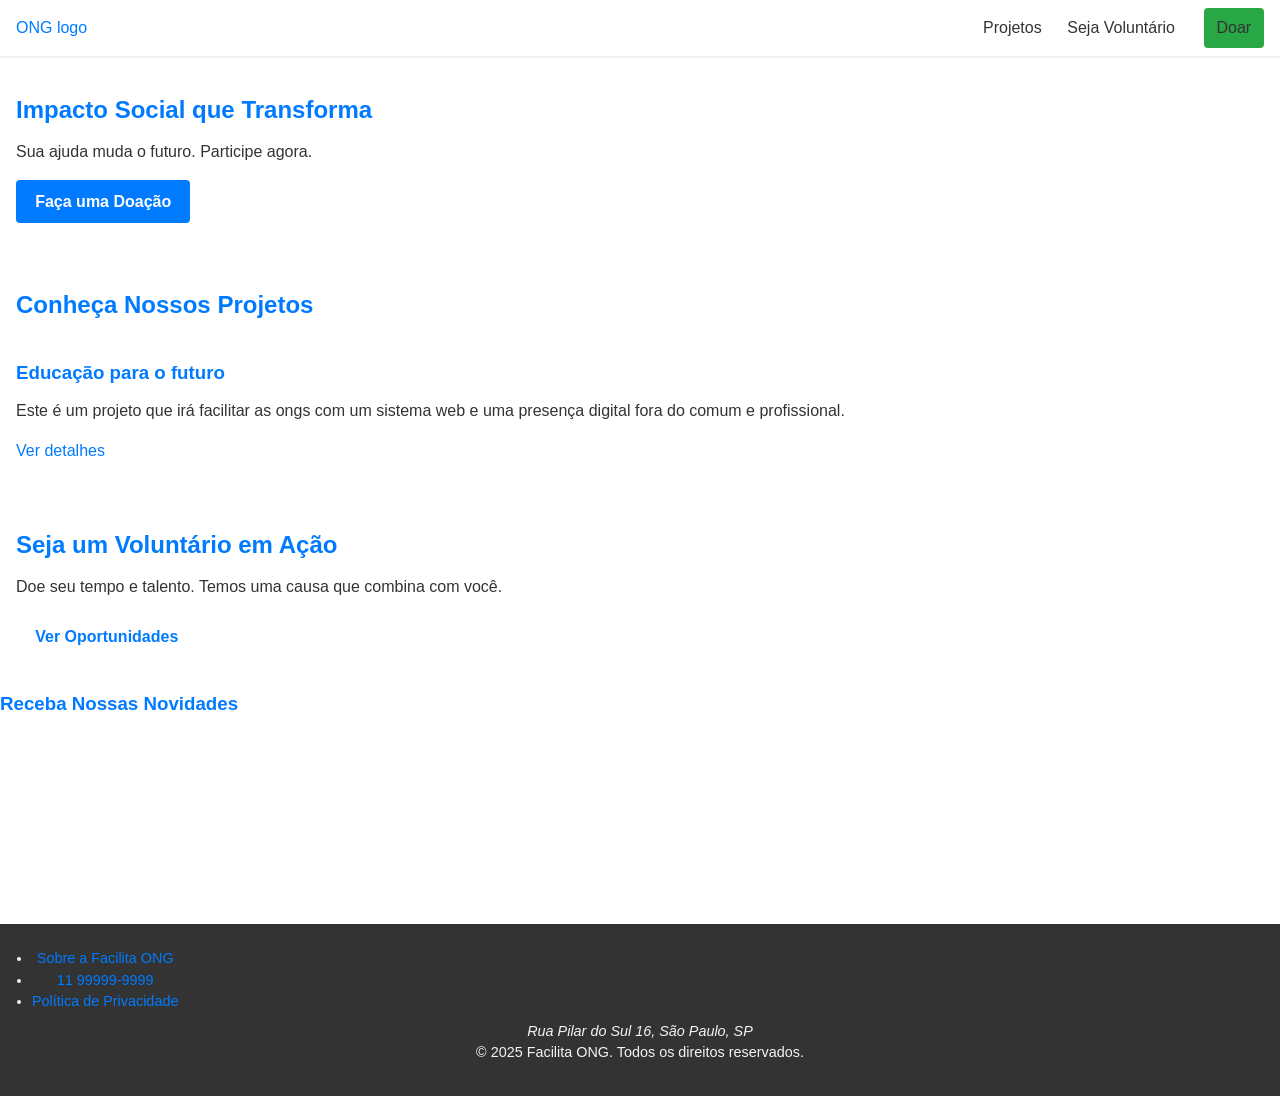
==== index.html @ b6441777 "Projeto finalizado: Implementação completa de HTML, CSS e JS com máscaras." ====
<!DOCTYPE html>
<html lang="pt-BR">
<head>
    <meta charset="UTF-8">
    <meta name="viewport" content="width=device-width, initial-scale=1.0">

    <title>Transformando Vidas | Facilita ONG</title>
    <meta name="description" content="A plataforma oficial da ONG, conheça nosso trabalho, saiba como ser voluntário ou seja um doador.">

    <link rel="stylesheet" href="css/style.css">
</head>
<body>
    
<header>
    <nav aria-label="Navegação principal do site">
        <a href="index.html" class="logo">ONG logo</a>
        
        <button class="menu-toggle" aria-expanded="false" aria-controls="main-menu">
            &#9776; 
        </button>

        <ul id="main-menu">
            <li><a href="projetos.html">Projetos</a></li>
            <li><a href="voluntariado.html">Seja Voluntário</a></li>
            <li><a href="doacoes.html" class="button-doar">Doar</a></li>
        </ul>
    </nav>
</header>

    <main id="main-content">
        <section id="hero" aria-labelledby="hero-title">
            <h1 id="hero-title">Impacto Social que Transforma</h1> 
            <p>Sua ajuda muda o futuro. Participe agora.</p>
            <a href="doacoes.html" class="cta-button primary">Faça uma Doação</a>
        </section>

        <section id="projetos-destaque" aria-labelledby="projetos-titulo">
            <h2 id="projetos-titulo">Conheça Nossos Projetos</h2>  
            <div class="cards-grid">
                <article class="projeto-card">
                    <h3>Educação para o futuro</h3>
                    <p>Este é um projeto que irá facilitar as ongs com um sistema web e uma presença digital fora do comum e profissional. </p>
                    <a href="#"> Ver detalhes</a>
                </article>
            </div>
        </section>

        <section id="voluntario-cta" class="call-to-action">
            <h2>Seja um Voluntário em Ação</h2>
            <p>Doe seu tempo e talento. Temos uma causa que combina com você.</p>
            <a href="voluntariado.html" class = "cta-button"> Ver Oportunidades</a>
        </section>

        <aside class="newsletter-signup">
            <h3>Receba Nossas Novidades</h3>
        </aside>
    </main>

    <footer class="main-footer">
        <div class="footer-links">
            <nav aria-label="Links do Rodapé">
                <ul>
                    <li><a href="sobre.html">Sobre a Facilita ONG</a></li>
                    <li><a href="tel:+5511999999999">11 99999-9999</a></li>
                    <li><a href="#">Política de Privacidade</a></li>
                </ul>
            </nav>
            <address>
                Rua Pilar do Sul 16, São Paulo, SP
            </address>
        </div>
        <p class="copyright">&copy; 2025 Facilita ONG. Todos os direitos reservados.</p>
    </footer>

    <script src="js/main.js" defer></script> 
</body>
</html>
---- css/style.css ----
/* 
   ESTILOS GLOBAIS E VARIÁVEIS CSS  */
:root {
    /* Cores */
    --cor-primaria: #007bff; /* Azul padrão para links e botões */
    --cor-secundaria: #28a745; /* Verde para destaque (Doar) */
    --cor-texto-escuro: #333333;
    --cor-fundo-claro: #ffffff;
    --cor-fundo-secao: #f4f4f4; /* Cinza claro suave */
    --cor-borda: #cccccc;

    /* Tipografia */
    --fonte-principal: 'Arial', sans-serif;
    
    /* Espaçamento */
    --espacamento-geral: 1rem;
    --raio-borda: 4px;
}

/* Reset Básico */
*, *::before, *::after {
    box-sizing: border-box;
    margin: 0;
    padding: 0;
}

/* Base da Página */
body {
    font-family: var(--fonte-principal);
    color: var(--cor-texto-escuro);
    line-height: 1.5;
    background-color: var(--cor-fundo-claro);
}

/* Garante que o conteúdo não fique sob o header fixo */
#main-content {
    padding-top: 60px;
    min-height: 100vh;
}

/* Tipografia */
h1, h2, h3 {
    margin-bottom: 0.75rem;
    color: var(--cor-primaria);
}

p {
    margin-bottom: 1rem;
}

a {
    color: var(--cor-primaria);
    text-decoration: none;
    transition: color 0.2s;
}

a:hover {
    color: var(--cor-secundaria);
}

/* 
   HEADER E NAVEGAÇÃO (MOBILE-FIRST)
    */
header {
    background-color: var(--cor-fundo-claro);
    box-shadow: 0 1px 3px rgba(0, 0, 0, 0.1);
    position: fixed;
    width: 100%;
    top: 0;
    z-index: 1000;
    
}

nav {
    display: flex;
    justify-content: space-between;
    align-items: center;
    padding: 0.5rem var(--espacamento-geral);
}

/* Estilos para o link do Logo */
.logo {
    display: flex;
    align-items: center;
    padding: 0.5rem 0;
}

/* Estilos para a IMAGEM do logo */
.header-logo {
    max-height: 40px; /* Altura padrão para mobile */
    width: auto;
    display: block;
}

/* Botão de Menu*/
.menu-toggle {
    background: none;
    border: none;
    font-size: 1.5rem;
    cursor: pointer;
    color: var(--cor-texto-escuro);
    padding: 0.5rem;
}

/* Lista do Menu */
#main-menu {
    list-style: none;
    position: absolute;
    top: 100%;
    left: 0;
    width: 100%;
    background-color: var(--cor-fundo-claro);
    display: none; /* ESCONDIDO por padrão no mobile */
    flex-direction: column;
    z-index: 999;
}

/* Mostra menu quando 'active' é acionado pelo JS */
#main-menu.active {
    display: flex;
}

#main-menu li a {
    display: block;
    padding: 0.75rem var(--espacamento-geral);
    text-align: center;
    border-bottom: 1px solid var(--cor-borda);
    color: var(--cor-texto-escuro);
}

/* BOTÕES E ESTILOS GERAIs*/
.cta-button {
    display: inline-block;
    padding: 0.6rem 1.2rem;
    border-radius: var(--raio-borda);
    text-align: center;
    font-weight: bold;
    cursor: pointer;
    transition: background-color 0.2s;
    border: none;
}

.cta-button.primary {
    background-color: var(--cor-primaria);
    color: var(--cor-fundo-claro);
}

.cta-button.primary:hover {
    background-color: #0056b3;
}

.button-doar {
    /* Estilo para o botão de doar */
    background-color: var(--cor-secundaria);
    color: var(--cor-fundo-claro);
    padding: 0.75rem 1.5rem;
    border-radius: var(--raio-borda);
    margin: 0.5rem auto; 
    width: 80%;
    display: block;
}

.button-doar:hover {
    background-color: #1e7e34;
    text-decoration: none;
}

/* Estilos de Seção */
section {
    padding: 2rem var(--espacamento-geral);
}

.content-grid {
    display: flex;
    flex-direction: column;
    gap: 1.5rem;
    margin-top: 1.5rem;
}

.card {
    background-color: var(--cor-fundo-secao);
    padding: var(--espacamento-geral);
    border-radius: var(--raio-borda);
    border: 1px solid var(--cor-borda);
}

.card img {
    width: 100%;
    height: auto;
    border-radius: var(--raio-borda);
    margin-bottom: 1rem;
}

/*ESTILOS DE FORMULÁRIO*/
.complex-form {
    max-width: 600px;
    margin: 0 auto;
    padding: var(--espacamento-geral);
}

label {
    display: block;
    margin-bottom: 0.3rem;
    margin-top: 0.8rem;
    font-weight: 600;
}

input[type="text"],
input[type="email"],
input[type="tel"],
input[type="date"],
select {
    width: 100%;
    padding: 0.5rem;
    border: 1px solid var(--cor-borda);
    border-radius: var(--raio-borda);
    font-size: 1rem;
}

/* Estilo para Fieldset */
fieldset {
    border: 1px solid var(--cor-borda);
    padding: 1rem;
    margin-bottom: 1.5rem;
    border-radius: var(--raio-borda);
}

legend {
    font-size: 1.1rem;
    font-weight: bold;
    color: var(--cor-primaria);
    padding: 0 0.5rem;
}

/* Layout Responsivo para campos lado a lado (Mobile) */
.inline-fields {
    display: flex;
    flex-direction: column;
    gap: 1rem;
}

.field-group {
    width: 100%;
}

.submit-cadastro {
    width: 100%;
    margin-top: 1rem;
}

/* 
   RODAPÉ*/
footer {
    background-color: var(--cor-texto-escuro);
    color: var(--cor-fundo-secao);
    padding: 1rem var(--espacamento-geral);
    text-align: center;
    font-size: 0.9rem;
    margin-top: 1.5rem;
}

/* 
   MEDIA QUERIES (ADAPTAÇÃO PARA TABLETS E DESKTOPS)
    */

@media (min-width: 768px) {
    /* Header e Navegação */
    .menu-toggle {
        display: none;
    }

    #main-menu {
        position: static;
        display: flex !important;
        flex-direction: row;
        width: auto;
        box-shadow: none;
    }

    #main-menu li a {
        padding: 0.5rem 0.8rem;
        border-bottom: none;
    }
    
    .button-doar {
        margin: 0 0 0 1rem;
        width: auto;
        display: inline-block;
    }

    /* Grid de Conteúdo */
    .content-grid {
        flex-direction: row;
        flex-wrap: wrap;
        justify-content: space-between;
    }

    .card {
        flex: 1 1 calc(50% - 1rem); /* 2 cards por linha */
        max-width: calc(50% - 0.75rem);
    }
    
    /* Formulário Complexo */
    .inline-fields {
        flex-direction: row;
        gap: 1rem;
    }
    .field-group {
        width: calc(50% - 0.5rem);
    }
    
    .submit-cadastro {
        width: auto;
    }
}

@media (min-width: 1024px) {
    /* Grid de Conteúdo*/
    .card {
        flex: 1 1 calc(33.333% - 1rem); /* 3 cards por linha */
        max-width: calc(33.333% - 1rem);
    }
    /* Estilos para a imagem da logo no desktop */
    .header-logo {
        max-height: 50px;
    }
}
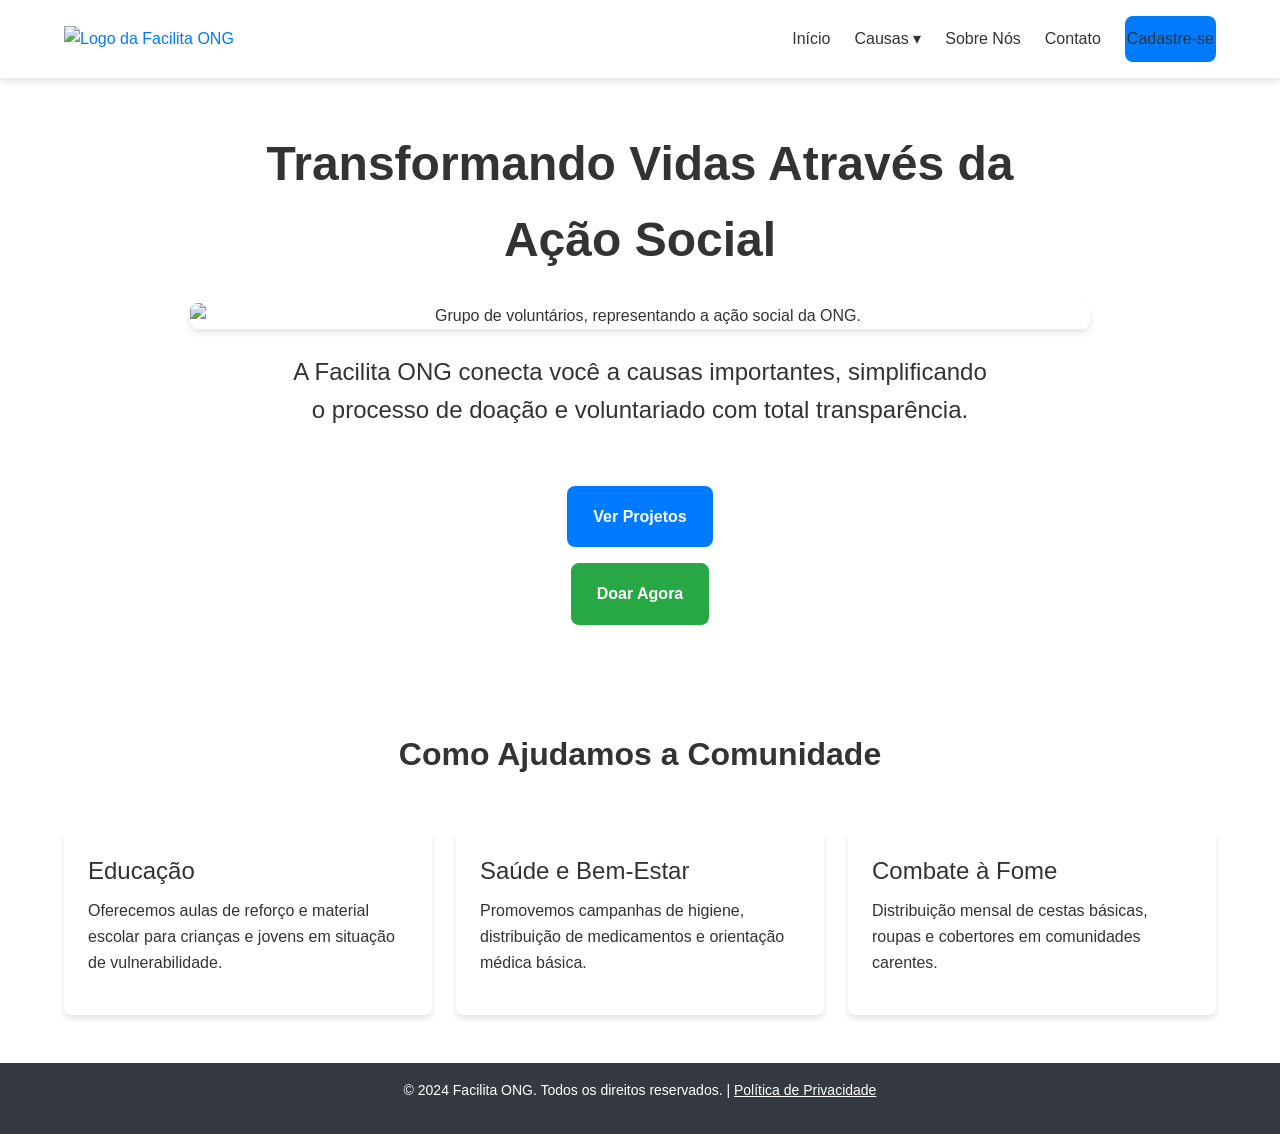
==== commit ad5ffd7c: "Entrega II: Estilização completa e ajuste de caminhos de imagens" ====
--- a/index.html
+++ b/index.html
@@ -3,75 +3,122 @@
 <head>
     <meta charset="UTF-8">
     <meta name="viewport" content="width=device-width, initial-scale=1.0">
-
-    <title>Transformando Vidas | Facilita ONG</title>
-    <meta name="description" content="A plataforma oficial da ONG, conheça nosso trabalho, saiba como ser voluntário ou seja um doador.">
-
+    <title>Facilita ONG - Início</title>
     <link rel="stylesheet" href="css/style.css">
+    <script src="https://cdn.tailwindcss.com"></script>
 </head>
 <body>
     
-<header>
-    <nav aria-label="Navegação principal do site">
-        <a href="index.html" class="logo">ONG logo</a>
-        
-        <button class="menu-toggle" aria-expanded="false" aria-controls="main-menu">
-            &#9776; 
-        </button>
+    <!-- INÍCIO DO CABEÇALHO -->
+    <header>
+        <nav class="container">
+            <!-- LOGO DO SITE -->
+            <a href="index.html" class="logo">
+                <img src="assets/images/logo-facilita-ong.png" alt="Logo da Facilita ONG" class="header-logo">
+            </a>
+            
+            <!-- BOTÃO HAMBÚRGUER MOBILE-->
+            <button class="menu-toggle" aria-controls="main-menu" aria-expanded="false">
+                &#9776; <!-- Ícone de hambúrguer -->
+            </button>
+            
+            <!-- MENU PRINCIPA DROPDOWN -->
+            <ul id="main-menu" role="menubar">
+                <li role="none"><a href="index.html" role="menuitem">Início</a></li>
+                
+                <!-- ITEM COM DROPDOWN -->
+                <li class="dropdown" role="none">
+                    <a href="#" role="menuitem" aria-haspopup="true" aria-expanded="false">
+                        Causas <span class="arrow">&#9662;</span> 
+                    </a>
+                    <!-- SUBMENU -->
+                    <ul class="dropdown-menu" role="menu">
+                        <li role="none"><a href="projetos.html" role="menuitem">Projetos Atuais</a></li>
+                        <li role="none"><a href="voluntariado.html" role="menuitem">Voluntariado</a></li>
+                        <li role="none"><a href="doacoes.html" role="menuitem">Como Doar</a></li>
+                    </ul>
+                </li>
+                
+                <li role="none"><a href="sobre.html" role="menuitem">Sobre Nós</a></li>
+                <li role="none"><a href="contato.html" role="menuitem">Contato</a></li>
+                <li role="none"><a href="cadastro.html" role="menuitem" class="cta-button primary">Cadastre-se</a></li>
+            </ul>
+        </nav>
+    </header>
+    <!-- Fim do HEADER -->
 
-        <ul id="main-menu">
-            <li><a href="projetos.html">Projetos</a></li>
-            <li><a href="voluntariado.html">Seja Voluntário</a></li>
-            <li><a href="doacoes.html" class="button-doar">Doar</a></li>
-        </ul>
-    </nav>
-</header>
-
+    <!-- SEÇÃO PRINCIPAL -->
     <main id="main-content">
-        <section id="hero" aria-labelledby="hero-title">
-            <h1 id="hero-title">Impacto Social que Transforma</h1> 
-            <p>Sua ajuda muda o futuro. Participe agora.</p>
-            <a href="doacoes.html" class="cta-button primary">Faça uma Doação</a>
+        <!-- Seção Hero/Destaque -->
+        <section id="hero" class="container" aria-labelledby="hero-title">
+            <h1 id="hero-title">Transformando Vidas Através da Ação Social</h1>
+            <img src="assets/images/home_hero.jpg" 
+                 alt="Grupo de voluntários, representando a ação social da ONG." 
+                 class="hero-image">
+            <p class="intro-text">A Facilita ONG conecta você a causas importantes, simplificando o processo de doação e voluntariado com total transparência.</p>
+            <a href="projetos.html" class="cta-button primary">Ver Projetos</a>
+            <a href="doacoes.html" class="cta-button secondary">Doar Agora</a>
         </section>
 
-        <section id="projetos-destaque" aria-labelledby="projetos-titulo">
-            <h2 id="projetos-titulo">Conheça Nossos Projetos</h2>  
-            <div class="cards-grid">
-                <article class="projeto-card">
-                    <h3>Educação para o futuro</h3>
-                    <p>Este é um projeto que irá facilitar as ongs com um sistema web e uma presença digital fora do comum e profissional. </p>
-                    <a href="#"> Ver detalhes</a>
+        <!-- Seção de Visão Geral -->
+        <section id="visao-geral" class="container section-padding" aria-labelledby="visao-titulo">
+            <h2 id="visao-titulo" class="text-center">Como Ajudamos a Comunidade</h2>
+            <div class="grid-12-col">
+                <article class="card">
+                    <h3>Educação</h3>
+                    <p>Oferecemos aulas de reforço e material escolar para crianças e jovens em situação de vulnerabilidade.</p>
+                </article>
+                <article class="card">
+                    <h3>Saúde e Bem-Estar</h3>
+                    <p>Promovemos campanhas de higiene, distribuição de medicamentos e orientação médica básica.</p>
+                </article>
+                <article class="card">
+                    <h3>Combate à Fome</h3>
+                    <p>Distribuição mensal de cestas básicas, roupas e cobertores em comunidades carentes.</p>
                 </article>
             </div>
         </section>
-
-        <section id="voluntario-cta" class="call-to-action">
-            <h2>Seja um Voluntário em Ação</h2>
-            <p>Doe seu tempo e talento. Temos uma causa que combina com você.</p>
-            <a href="voluntariado.html" class = "cta-button"> Ver Oportunidades</a>
-        </section>
-
-        <aside class="newsletter-signup">
-            <h3>Receba Nossas Novidades</h3>
-        </aside>
     </main>
 
-    <footer class="main-footer">
-        <div class="footer-links">
-            <nav aria-label="Links do Rodapé">
-                <ul>
-                    <li><a href="sobre.html">Sobre a Facilita ONG</a></li>
-                    <li><a href="tel:+5511999999999">11 99999-9999</a></li>
-                    <li><a href="#">Política de Privacidade</a></li>
-                </ul>
-            </nav>
-            <address>
-                Rua Pilar do Sul 16, São Paulo, SP
-            </address>
+    <!-- RODAPÉ (FOOTER) - Elemento Final -->
+    <footer>
+        <div class="container">
+            <p>&copy; 2024 Facilita ONG. Todos os direitos reservados. | <a href="contato.html">Política de Privacidade</a></p>
         </div>
-        <p class="copyright">&copy; 2025 Facilita ONG. Todos os direitos reservados.</p>
     </footer>
+    
+    <!-- Script para funcionalidade do menu hambúrguer -->
+    <script>
+        document.addEventListener('DOMContentLoaded', function() {
+            const menuToggle = document.querySelector('.menu-toggle');
+            const mainMenu = document.getElementById('main-menu');
+            const dropdowns = document.querySelectorAll('.dropdown > a');
 
-    <script src="js/main.js" defer></script> 
+            menuToggle.addEventListener('click', function() {
+                const isExpanded = menuToggle.getAttribute('aria-expanded') === 'true' || false;
+                menuToggle.setAttribute('aria-expanded', !isExpanded);
+                mainMenu.classList.toggle('active');
+            });
+
+            dropdowns.forEach(dropdown => {
+                dropdown.addEventListener('click', function(e) {
+                    if (window.innerWidth < 768) { 
+                        e.preventDefault(); 
+                        const parentLi = this.closest('.dropdown');
+                        parentLi.classList.toggle('active');
+                        this.setAttribute('aria-expanded', parentLi.classList.contains('active'));
+                    }
+                });
+            });
+
+            window.addEventListener('resize', function() {
+                if (window.innerWidth >= 768) {
+                    mainMenu.classList.remove('active');
+                    menuToggle.setAttribute('aria-expanded', 'false');
+                    document.querySelectorAll('.dropdown.active').forEach(d => d.classList.remove('active'));
+                }
+            });
+        });
+    </script>
 </body>
-</html>+</html>
--- a/css/style.css
+++ b/css/style.css
@@ -1,327 +1,478 @@
-/* 
-   ESTILOS GLOBAIS E VARIÁVEIS CSS  */
+/* VARIÁVEIS CSS*/
 :root {
-    /* Cores */
-    --cor-primaria: #007bff; /* Azul padrão para links e botões */
-    --cor-secundaria: #28a745; /* Verde para destaque (Doar) */
-    --cor-texto-escuro: #333333;
-    --cor-fundo-claro: #ffffff;
-    --cor-fundo-secao: #f4f4f4; /* Cinza claro suave */
-    --cor-borda: #cccccc;
+    /* Cores Primárias */
+    --cor-primaria: #007bff;        
+    --cor-primaria-clara: #3399ff; 
+    --cor-secundaria: #28a745;    
+    
+    /* Cores Neutras */
+    --cor-neutra-fundo: #f4f7f9;   
+    --cor-neutra-fundo-escuro: #343a40;
+    --cor-neutra-texto: #333333;    
+    --cor-neutra-borda: #dddddd;
+    --cor-neutra-branco: #ffffff; 
+
+    /* Espaçamento e Layout */
+    --espaco-xs: 4px;
+    --espaco-sm: 8px;
+    --espaco-md: 16px;
+    --espaco-lg: 24px;
+    --espaco-xl: 48px;
+    --espaco-xxl: 80px;
 
     /* Tipografia */
-    --fonte-principal: 'Arial', sans-serif;
-    
-    /* Espaçamento */
-    --espacamento-geral: 1rem;
-    --raio-borda: 4px;
-}
-
-/* Reset Básico */
-*, *::before, *::after {
+    --tamanho-xs: 12px;
+    --tamanho-sm: 14px;
+    --tamanho-md: 16px;
+    --tamanho-lg: 24px;
+    --tamanho-xl: 32px;
+    --tamanho-xxl: 48px;
+
+    /* Outros */
+    --raio-borda: 8px;
+    --sombra-padrao: 0 4px 6px rgba(0, 0, 0, 0.1);
+    --transicao-rapida: all 0.3s ease;
+}
+
+/* 2. BASE RESET & TIPOGRAFIA*/
+* {
     box-sizing: border-box;
     margin: 0;
     padding: 0;
 }
 
-/* Base da Página */
 body {
-    font-family: var(--fonte-principal);
-    color: var(--cor-texto-escuro);
-    line-height: 1.5;
-    background-color: var(--cor-fundo-claro);
-}
-
-/* Garante que o conteúdo não fique sob o header fixo */
-#main-content {
-    padding-top: 60px;
+    font-family: 'Inter', sans-serif; /* Usando Inter como padrão */
+    color: var(--cor-neutra-texto);
+    line-height: 1.6;
+    background-color: var(--cor-neutra-branco);
     min-height: 100vh;
-}
-
-/* Tipografia */
-h1, h2, h3 {
-    margin-bottom: 0.75rem;
-    color: var(--cor-primaria);
-}
-
-p {
-    margin-bottom: 1rem;
-}
+    display: flex;
+    flex-direction: column;
+}
+
+h1 { font-size: var(--tamanho-xxl); font-weight: 700; margin-bottom: var(--espaco-lg); }
+h2 { font-size: var(--tamanho-xl); font-weight: 600; margin-bottom: var(--espaco-md); }
+h3 { font-size: var(--tamanho-lg); font-weight: 500; margin-bottom: var(--espaco-sm); }
+p { margin-bottom: var(--espaco-md); }
 
 a {
     color: var(--cor-primaria);
     text-decoration: none;
-    transition: color 0.2s;
-}
-
+    transition: var(--transicao-rapida);
+}
 a:hover {
-    color: var(--cor-secundaria);
-}
-
-/* 
-   HEADER E NAVEGAÇÃO (MOBILE-FIRST)
-    */
+    color: var(--cor-primaria-clara);
+}
+
+/*LAYOUT*/
+.container {
+    width: 90%;
+    max-width: 1200px;
+    margin-left: auto;
+    margin-right: auto;
+}
+
+.section-padding {
+    padding: var(--espaco-xl) 0;
+}
+
+.text-center {
+    text-align: center;
+}
+
+/* GRID DE 12 COLUNAS */
+.grid-12-col {
+    display: grid;
+    grid-template-columns: repeat(1, 1fr); /* 1 coluna no mobile */
+    gap: var(--espaco-lg);
+    margin-top: var(--espaco-xl);
+}
+
+/* Ajuste de Grid para Tablet e Desktop */
+@media (min-width: 768px) {
+    .grid-12-col {
+        grid-template-columns: repeat(12, 1fr);
+    }
+    
+    /* Padrão para 3 colunas (4/12) */
+    .grid-12-col > article, 
+    .grid-12-col > div {
+        grid-column: span 4;
+    }
+
+    /* Padrão para 2 colunas (6/12) */
+    .grid-12-col > div[style*="span 6"] {
+        grid-column: span 6;
+    }
+}
+
+/*BOTÕES E COMPONENTES CTA          */
+.cta-button {
+    display: inline-block;
+    padding: var(--espaco-md) var(--espaco-lg);
+    border-radius: var(--raio-borda);
+    font-weight: bold;
+    text-align: center;
+    cursor: pointer;
+    border: 2px solid transparent;
+    transition: var(--transicao-rapida);
+}
+
+.cta-button.primary {
+    background-color: var(--cor-primaria);
+    color: var(--cor-neutra-branco);
+    border-color: var(--cor-primaria);
+}
+.cta-button.primary:hover {
+    background-color: var(--cor-primaria-clara);
+    border-color: var(--cor-primaria-clara);
+}
+
+.cta-button.secondary {
+    background-color: var(--cor-secundaria);
+    color: var(--cor-neutra-branco);
+    border-color: var(--cor-secundaria);
+}
+.cta-button.secondary:hover {
+    background-color: #218c3b; /* Tom mais escuro de verde */
+    border-color: #218c3b;
+}
+
+/*HEADER E NAVEGAÇÃO */
 header {
-    background-color: var(--cor-fundo-claro);
-    box-shadow: 0 1px 3px rgba(0, 0, 0, 0.1);
-    position: fixed;
-    width: 100%;
+    background-color: var(--cor-neutra-branco);
+    box-shadow: var(--sombra-padrao);
+    padding: var(--espaco-md) 0;
+    position: sticky;
     top: 0;
     z-index: 1000;
-    
-}
-
-nav {
+}
+
+header .container {
     display: flex;
     justify-content: space-between;
     align-items: center;
-    padding: 0.5rem var(--espacamento-geral);
-}
-
-/* Estilos para o link do Logo */
-.logo {
-    display: flex;
+}
+
+.header-logo {
+    max-height: 40px; 
+    width: auto;
+}
+
+/* Menu Principal (Desktop) */
+#main-menu {
+    display: flex;
+    list-style: none;
     align-items: center;
-    padding: 0.5rem 0;
-}
-
-/* Estilos para a IMAGEM do logo */
-.header-logo {
-    max-height: 40px; /* Altura padrão para mobile */
-    width: auto;
+}
+#main-menu li {
+    margin-left: var(--espaco-lg);
+    position: relative; /* Necessário para o dropdown */
+}
+#main-menu a {
+    color: var(--cor-neutra-texto);
+    padding: var(--espaco-sm) 0;
     display: block;
-}
-
-/* Botão de Menu*/
-.menu-toggle {
-    background: none;
-    border: none;
-    font-size: 1.5rem;
-    cursor: pointer;
-    color: var(--cor-texto-escuro);
-    padding: 0.5rem;
-}
-
-/* Lista do Menu */
-#main-menu {
-    list-style: none;
+    font-weight: 500;
+}
+#main-menu a:hover {
+    color: var(--cor-primaria);
+}
+
+/* Dropdown */
+.dropdown-menu {
+    display: none;
     position: absolute;
     top: 100%;
     left: 0;
+    background-color: var(--cor-neutra-branco);
+    box-shadow: var(--sombra-padrao);
+    min-width: 180px;
+    border-radius: var(--raio-borda);
+    list-style: none;
+    padding: var(--espaco-sm) 0;
+}
+.dropdown:hover .dropdown-menu {
+    display: block;
+}
+.dropdown-menu li {
+    margin: 0;
+}
+.dropdown-menu a {
+    padding: var(--espaco-sm) var(--espaco-md);
+    white-space: nowrap;
+    font-size: var(--tamanho-sm);
+}
+.dropdown-menu a:hover {
+    background-color: var(--cor-neutra-fundo);
+}
+
+/* Menu Toggle */
+.menu-toggle {
+    display: none; /* Escondido por padrão no desktop */
+    font-size: var(--tamanho-xl);
+    background: none;
+    border: none;
+    cursor: pointer;
+    color: var(--cor-neutra-texto);
+}
+
+/* HEADDER MOBILE */
+
+@media (max-width: 767px) {
+    .menu-toggle {
+        display: block; /* Mostra o botão no mobile */
+    }
+    
+    #main-menu {
+        display: none; /* Esconde o menu principal */
+        flex-direction: column;
+        width: 100%;
+        position: absolute;
+        top: 100%;
+        left: 0;
+        background-color: var(--cor-neutra-branco);
+        box-shadow: var(--sombra-padrao);
+        border-top: 1px solid var(--cor-neutra-borda);
+        padding: var(--espaco-sm) 0;
+    }
+
+    #main-menu.active {
+        display: flex; /* Mostra o menu quando ativo */
+    }
+
+    #main-menu li {
+        margin: 0;
+        width: 100%;
+        text-align: center;
+    }
+    #main-menu a {
+        padding: var(--espaco-sm) var(--espaco-lg);
+        border-bottom: 1px solid var(--cor-neutra-borda);
+    }
+    #main-menu li:last-child a {
+        border-bottom: none;
+    }
+
+    /* Dropdown no Mobile */
+    .dropdown .arrow {
+        display: inline-block;
+        margin-left: var(--espaco-sm);
+        transition: transform 0.3s;
+    }
+    .dropdown.active > a .arrow {
+        transform: rotate(180deg);
+    }
+
+    .dropdown-menu {
+        position: static; /* Ocupa o fluxo do documento */
+        display: none;
+        width: 100%;
+        box-shadow: none;
+        border-radius: 0;
+        padding: 0;
+        border-left: 5px solid var(--cor-primaria-clara);
+    }
+    .dropdown.active .dropdown-menu {
+        display: block;
+    }
+    .dropdown-menu a {
+        padding-left: var(--espaco-xl);
+        background-color: var(--cor-neutra-fundo);
+        font-size: var(--tamanho-md);
+    }
+}
+
+
+/* 7. CARD */
+.card {
+    background-color: var(--cor-neutra-branco);
+    border-radius: var(--raio-borda);
+    box-shadow: var(--sombra-padrao);
+    padding: var(--espaco-lg);
+    display: flex;
+    flex-direction: column;
+}
+
+.card-image {
     width: 100%;
-    background-color: var(--cor-fundo-claro);
-    display: none; /* ESCONDIDO por padrão no mobile */
+    height: 200px;
+    object-fit: cover;
+    border-radius: var(--raio-borda);
+    margin-bottom: var(--espaco-md);
+}
+
+/*BADGES/TAGS*/
+.tag-container {
+    margin-bottom: var(--espaco-sm);
+    display: flex;
+    gap: var(--espaco-sm);
+    flex-wrap: wrap;
+}
+
+.badge {
+    display: inline-block;
+    padding: var(--espaco-xs) var(--espaco-sm);
+    border-radius: var(--espaco-sm);
+    font-size: var(--tamanho-sm);
+    font-weight: 600;
+    color: var(--cor-neutra-branco);
+    background-color: #6c757d; /* Cinza Padrão */
+}
+.badge.urgente {
+    background-color: #dc3545; /* Vermelho */
+}
+.badge.educacao {
+    background-color: var(--cor-primaria); /* Azul */
+}
+.badge.saude {
+    background-color: #ffc107; /* Amarelo */
+    color: var(--cor-neutra-texto);
+}
+
+
+/*CAMPOS DE FORMULÁRIO  */
+.field-group {
+    display: flex;
     flex-direction: column;
-    z-index: 999;
-}
-
-/* Mostra menu quando 'active' é acionado pelo JS */
-#main-menu.active {
-    display: flex;
-}
-
-#main-menu li a {
-    display: block;
-    padding: 0.75rem var(--espacamento-geral);
-    text-align: center;
-    border-bottom: 1px solid var(--cor-borda);
-    color: var(--cor-texto-escuro);
-}
-
-/* BOTÕES E ESTILOS GERAIs*/
-.cta-button {
-    display: inline-block;
-    padding: 0.6rem 1.2rem;
-    border-radius: var(--raio-borda);
-    text-align: center;
-    font-weight: bold;
-    cursor: pointer;
-    transition: background-color 0.2s;
-    border: none;
-}
-
-.cta-button.primary {
-    background-color: var(--cor-primaria);
-    color: var(--cor-fundo-claro);
-}
-
-.cta-button.primary:hover {
-    background-color: #0056b3;
-}
-
-.button-doar {
-    /* Estilo para o botão de doar */
-    background-color: var(--cor-secundaria);
-    color: var(--cor-fundo-claro);
-    padding: 0.75rem 1.5rem;
-    border-radius: var(--raio-borda);
-    margin: 0.5rem auto; 
-    width: 80%;
-    display: block;
-}
-
-.button-doar:hover {
-    background-color: #1e7e34;
-    text-decoration: none;
-}
-
-/* Estilos de Seção */
-section {
-    padding: 2rem var(--espacamento-geral);
-}
-
-.content-grid {
-    display: flex;
-    flex-direction: column;
-    gap: 1.5rem;
-    margin-top: 1.5rem;
-}
-
-.card {
-    background-color: var(--cor-fundo-secao);
-    padding: var(--espacamento-geral);
-    border-radius: var(--raio-borda);
-    border: 1px solid var(--cor-borda);
-}
-
-.card img {
+    margin-bottom: var(--espaco-md);
+}
+
+.field-group label {
+    font-weight: 500;
+    margin-bottom: var(--espaco-xs);
+    font-size: var(--tamanho-sm);
+}
+
+.field-group input[type="text"],
+.field-group input[type="email"],
+.field-group input[type="tel"],
+.field-group input[type="date"],
+.field-group input[type="number"],
+.field-group select,
+.field-group textarea {
+    padding: var(--espaco-sm);
+    border: 1px solid var(--cor-neutra-borda);
+    border-radius: var(--raio-borda);
+    font-size: var(--tamanho-md);
+    width: 100%;
+    transition: border-color 0.2s;
+}
+
+.field-group input:focus,
+.field-group select:focus,
+.field-group textarea:focus {
+    border-color: var(--cor-primaria);
+    outline: none;
+}
+
+/* Layout para campos em linha*/
+.inline-fields {
+    display: flex;
+    gap: var(--espaco-md);
+}
+@media (max-width: 600px) {
+    .inline-fields {
+        flex-direction: column;
+        gap: 0;
+    }
+}
+
+/*ESTILOS ESPECÍFICOS PARA SEÇÕES*/
+
+/* Estilo para a imagem na página "Sobre Nós" */
+.section-image {
     width: 100%;
     height: auto;
-    border-radius: var(--raio-borda);
-    margin-bottom: 1rem;
-}
-
-/*ESTILOS DE FORMULÁRIO*/
-.complex-form {
-    max-width: 600px;
-    margin: 0 auto;
-    padding: var(--espacamento-geral);
-}
-
-label {
-    display: block;
-    margin-bottom: 0.3rem;
-    margin-top: 0.8rem;
-    font-weight: 600;
-}
-
-input[type="text"],
-input[type="email"],
-input[type="tel"],
-input[type="date"],
-select {
+    max-height: 400px;
+    object-fit: cover;
+    border-radius: var(--raio-borda);
+    box-shadow: var(--sombra-padrao);
+}
+
+/* Estilo para a seção HERO da página principal */
+#hero {
+    display: flex;
+    flex-direction: column;
+    align-items: center;
+    text-align: center;
+    padding-top: var(--espaco-xl);
+    padding-bottom: var(--espaco-xl);
+}
+#hero h1 {
+    font-size: var(--tamanho-xxl);
+    max-width: 800px;
+    margin-bottom: var(--espaco-lg);
+}
+.hero-image {
     width: 100%;
-    padding: 0.5rem;
-    border: 1px solid var(--cor-borda);
-    border-radius: var(--raio-borda);
-    font-size: 1rem;
-}
-
-/* Estilo para Fieldset */
-fieldset {
-    border: 1px solid var(--cor-borda);
-    padding: 1rem;
-    margin-bottom: 1.5rem;
-    border-radius: var(--raio-borda);
-}
-
-legend {
-    font-size: 1.1rem;
-    font-weight: bold;
-    color: var(--cor-primaria);
-    padding: 0 0.5rem;
-}
-
-/* Layout Responsivo para campos lado a lado (Mobile) */
-.inline-fields {
-    display: flex;
-    flex-direction: column;
-    gap: 1rem;
-}
-
-.field-group {
-    width: 100%;
-}
-
-.submit-cadastro {
-    width: 100%;
-    margin-top: 1rem;
-}
-
-/* 
-   RODAPÉ*/
+    max-width: 900px;
+    height: auto;
+    max-height: 450px;
+    object-fit: cover;
+    border-radius: var(--raio-borda);
+    box-shadow: var(--sombra-padrao);
+    margin-bottom: var(--espaco-lg);
+}
+.intro-text {
+    font-size: var(--tamanho-lg);
+    margin-bottom: var(--espaco-xl);
+    max-width: 700px;
+}
+#hero .cta-button {
+    margin: var(--espaco-sm);
+}
+@media (max-width: 767px) {
+    #hero h1 {
+        font-size: 36px;
+    }
+    .intro-text {
+        font-size: var(--tamanho-md);
+    }
+}
+
+/*COMPONENTES DE FEEDBACK E ALERT*/
+.alert {
+    padding: var(--espaco-md);
+    margin-bottom: var(--espaco-lg);
+    border: 1px solid transparent;
+    border-radius: var(--raio-borda);
+    font-weight: 500;
+}
+
+.alert.success {
+    color: var(--cor-sucesso);
+    background-color: rgba(40, 167, 69, 0.1); /* Verde muito claro */
+    border-color: var(--cor-sucesso);
+}
+
+.alert.error {
+    color: var(--cor-erro);
+    background-color: rgba(220, 53, 69, 0.1); /* Vermelho muito claro */
+    border-color: var(--cor-erro);
+}
+
+.alert.warning {
+    color: var(--cor-aviso);
+    background-color: rgba(255, 193, 7, 0.1); /* Amarelo muito claro */
+    border-color: var(--cor-aviso);
+}
+/*FOOTER */
+
 footer {
-    background-color: var(--cor-texto-escuro);
-    color: var(--cor-fundo-secao);
-    padding: 1rem var(--espacamento-geral);
+    margin-top: auto; /* Garante que o footer fique no final da página */
+    background-color: var(--cor-neutra-fundo-escuro);
+    color: var(--cor-neutra-branco);
+    padding: var(--espaco-md) 0;
     text-align: center;
-    font-size: 0.9rem;
-    margin-top: 1.5rem;
-}
-
-/* 
-   MEDIA QUERIES (ADAPTAÇÃO PARA TABLETS E DESKTOPS)
-    */
-
-@media (min-width: 768px) {
-    /* Header e Navegação */
-    .menu-toggle {
-        display: none;
-    }
-
-    #main-menu {
-        position: static;
-        display: flex !important;
-        flex-direction: row;
-        width: auto;
-        box-shadow: none;
-    }
-
-    #main-menu li a {
-        padding: 0.5rem 0.8rem;
-        border-bottom: none;
-    }
-    
-    .button-doar {
-        margin: 0 0 0 1rem;
-        width: auto;
-        display: inline-block;
-    }
-
-    /* Grid de Conteúdo */
-    .content-grid {
-        flex-direction: row;
-        flex-wrap: wrap;
-        justify-content: space-between;
-    }
-
-    .card {
-        flex: 1 1 calc(50% - 1rem); /* 2 cards por linha */
-        max-width: calc(50% - 0.75rem);
-    }
-    
-    /* Formulário Complexo */
-    .inline-fields {
-        flex-direction: row;
-        gap: 1rem;
-    }
-    .field-group {
-        width: calc(50% - 0.5rem);
-    }
-    
-    .submit-cadastro {
-        width: auto;
-    }
-}
-
-@media (min-width: 1024px) {
-    /* Grid de Conteúdo*/
-    .card {
-        flex: 1 1 calc(33.333% - 1rem); /* 3 cards por linha */
-        max-width: calc(33.333% - 1rem);
-    }
-    /* Estilos para a imagem da logo no desktop */
-    .header-logo {
-        max-height: 50px;
-    }
-}
+    font-size: var(--tamanho-sm);
+}
+
+footer a {
+    color: var(--cor-neutra-branco);
+    text-decoration: underline;
+}
+footer a:hover {
+    color: var(--cor-primaria-clara);
+}
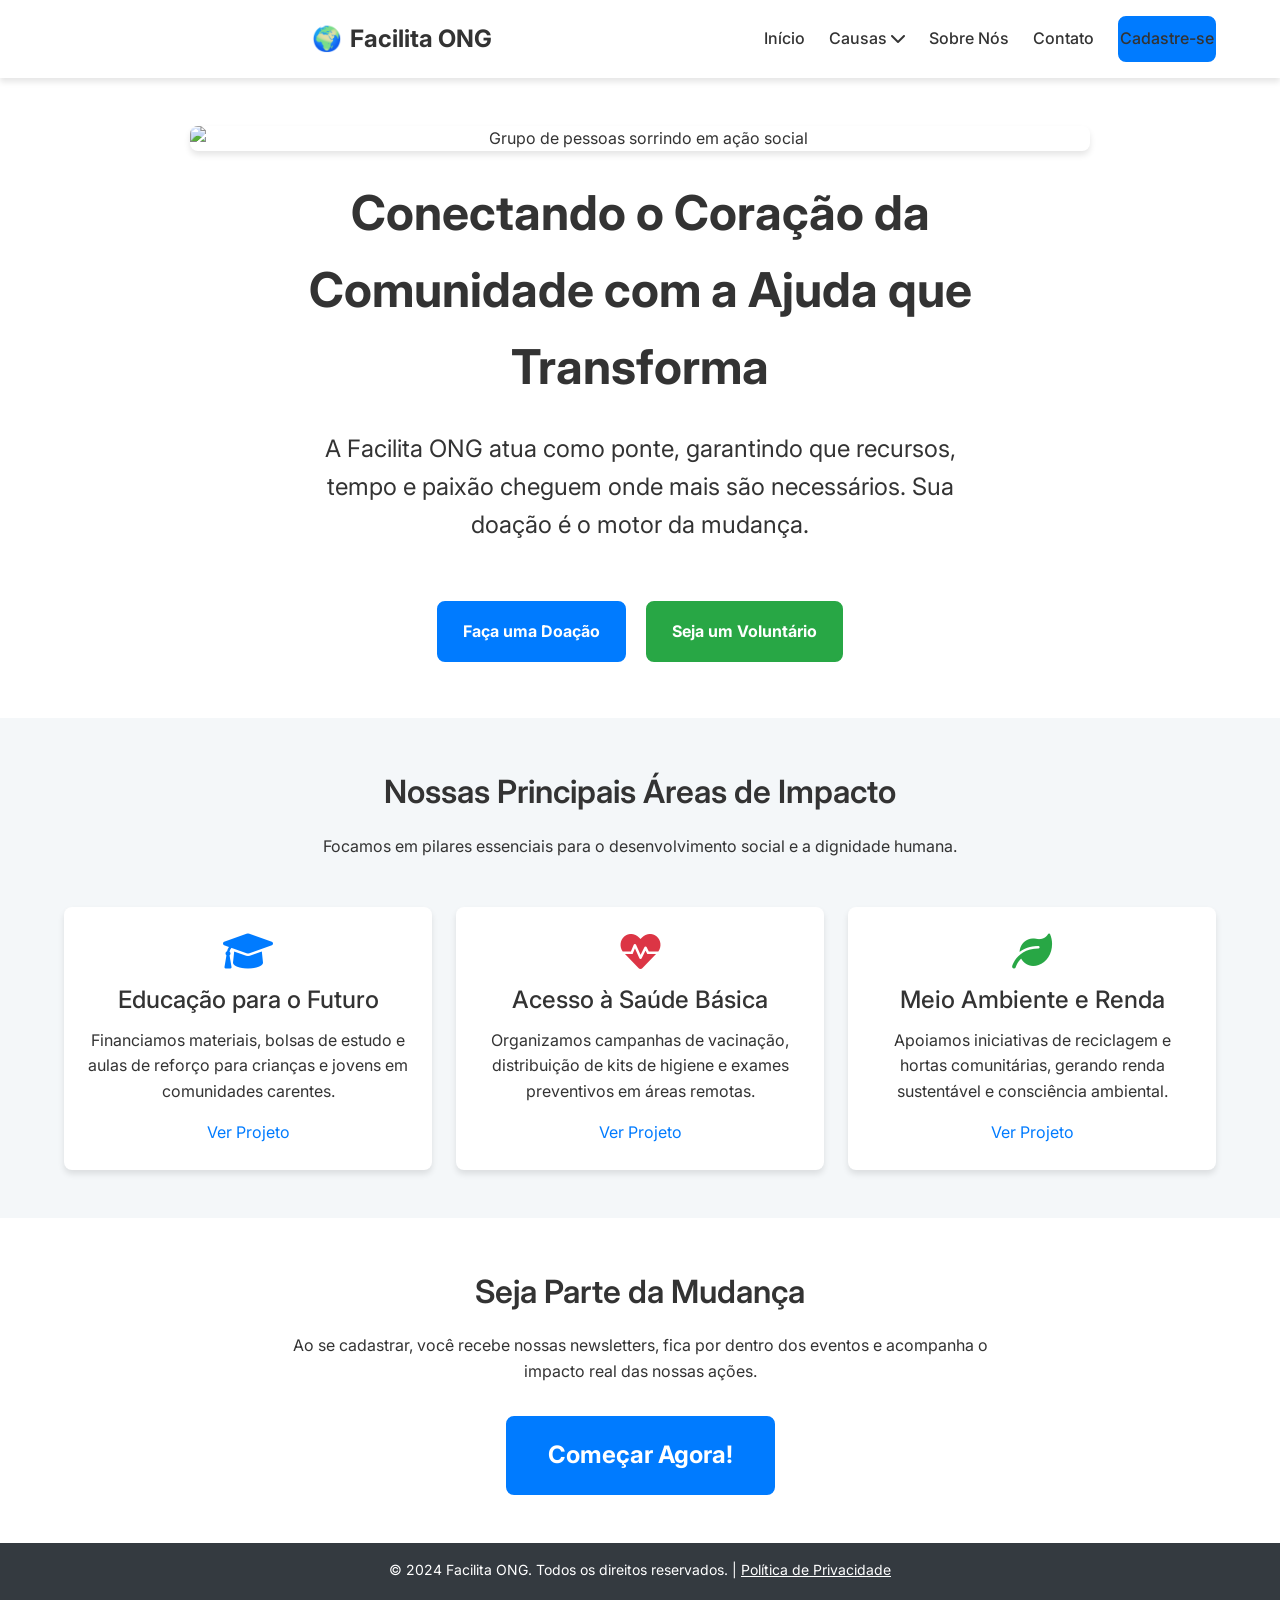
==== commit 4dbb793e: "Entrega atividade 3- Código JavaScript Modular, SPA,validação de usuarios e mobile" ====
--- a/index.html
+++ b/index.html
@@ -3,122 +3,117 @@
 <head>
     <meta charset="UTF-8">
     <meta name="viewport" content="width=device-width, initial-scale=1.0">
-    <title>Facilita ONG - Início</title>
+    <title>Facilita ONG - Transformando Vidas através da Ação Social</title>
     <link rel="stylesheet" href="css/style.css">
-    <script src="https://cdn.tailwindcss.com"></script>
+    <!-- Ícones Font Awesome para o menu e seções -->
+    <link rel="stylesheet" href="https://cdnjs.cloudflare.com/ajax/libs/font-awesome/6.0.0-beta3/css/all.min.css">
+    <!-- Fonte Inter -->
+    <link href="https://fonts.googleapis.com/css2?family=Inter:wght@400;500;600;700&display=swap" rel="stylesheet">
 </head>
 <body>
-    
-    <!-- INÍCIO DO CABEÇALHO -->
+
+    <!-- CABEÇALHO -->
     <header>
-        <nav class="container">
-            <!-- LOGO DO SITE -->
-            <a href="index.html" class="logo">
-                <img src="assets/images/logo-facilita-ong.png" alt="Logo da Facilita ONG" class="header-logo">
-            </a>
+        <div class="container">
+            <a href="index.html">
+<a href="index.html" class="logo header-logo">
+    <span class="logo-emoji">🌍</span> Facilita ONG
+</a>            </a>
             
-            <!-- BOTÃO HAMBÚRGUER MOBILE-->
-            <button class="menu-toggle" aria-controls="main-menu" aria-expanded="false">
-                &#9776; <!-- Ícone de hambúrguer -->
-            </button>
+            <nav>
+                <!-- Botão de menu para telas pequenas  -->
+                <button class="menu-toggle" aria-label="Abrir Menu">
+                    <i class="fas fa-bars"></i>
+                </button>
+
+                <ul id="main-menu">
+                    <li><a href="index.html">Início</a></li>
+                    
+                    <!-- Dropdown de Causas -->
+                    <li class="dropdown">
+                        <a href="doacoes.html">Causas <span class="arrow"><i class="fas fa-chevron-down"></i></span></a>
+                        <ul class="dropdown-menu">
+                            <li><a href="projetos.html">Nossos Projetos</a></li>
+                            <li><a href="doacoes.html">Doações</a></li>
+                            <li><a href="voluntariado.html">Voluntariado</a></li>
+                        </ul>
+                    </li>
+
+                    <li><a href="sobre.html">Sobre Nós</a></li>
+                    <li><a href="contato.html">Contato</a></li>
+                    
+                    <!-- Botão de Cadastro  -->
+                    <li><a href="cadastro.html" class="cta-button primary">Cadastre-se</a></li>
+                </ul>
+            </nav>
+        </div>
+    </header>
+
+    <div id="main-content" class="flex-grow-1">
+        <main>
+            <!--SEÇÃO HERO -->
+            <section id="hero" class="section-padding container">
+                <img src="assets/images/hero-social.png" alt="Grupo de pessoas sorrindo em ação social" class="hero-image" onerror="this.onerror=null; this.src='https://placehold.co/900x450/4299e1/ffffff?text=Acao+Social+Facilita'">
+
+                <h1>Conectando o Coração da Comunidade com a Ajuda que Transforma</h1>
+                <p class="intro-text">A Facilita ONG atua como ponte, garantindo que recursos, tempo e paixão cheguem onde mais são necessários. Sua doação é o motor da mudança.</p>
+                
+                <div class="cta-group">
+                    <a href="doacoes.html" class="cta-button primary">Faça uma Doação</a>
+                    <a href="voluntariado.html" class="cta-button secondary">Seja um Voluntário</a>
+                </div>
+            </section>
+
+            <!-- Visão Geral dos Projetos -->
+            <section id="causas" class="section-padding" style="background-color: var(--cor-neutra-fundo);">
+                <div class="container text-center">
+                    <h2>Nossas Principais Áreas de Impacto</h2>
+                    <p>Focamos em pilares essenciais para o desenvolvimento social e a dignidade humana.</p>
+                    
+                    <div class="grid-12-col">
+                        
+                        <!-- Card Educação -->
+                        <article class="card">
+                            <i class="fas fa-graduation-cap" style="font-size: 40px; color: var(--cor-primaria); margin-bottom: 10px;"></i>
+                            <h3>Educação para o Futuro</h3>
+                            <p>Financiamos materiais, bolsas de estudo e aulas de reforço para crianças e jovens em comunidades carentes.</p>
+                            <a href="projetos.html" style="margin-top: auto;">Ver Projeto</a>
+                        </article>
+                        
+                        <!-- Card Saúde -->
+                        <article class="card">
+                            <i class="fas fa-heartbeat" style="font-size: 40px; color: var(--cor-erro); margin-bottom: 10px;"></i>
+                            <h3>Acesso à Saúde Básica</h3>
+                            <p>Organizamos campanhas de vacinação, distribuição de kits de higiene e exames preventivos em áreas remotas.</p>
+                            <a href="projetos.html" style="margin-top: auto;">Ver Projeto</a>
+                        </article>
+
+                        <!-- Card Sustentabilidade -->
+                        <article class="card">
+                            <i class="fas fa-leaf" style="font-size: 40px; color: var(--cor-secundaria); margin-bottom: 10px;"></i>
+                            <h3>Meio Ambiente e Renda</h3>
+                            <p>Apoiamos iniciativas de reciclagem e hortas comunitárias, gerando renda sustentável e consciência ambiental.</p>
+                            <a href="projetos.html" style="margin-top: auto;">Ver Projeto</a>
+                        </article>
+                    </div>
+                </div>
+            </section>
             
-            <!-- MENU PRINCIPA DROPDOWN -->
-            <ul id="main-menu" role="menubar">
-                <li role="none"><a href="index.html" role="menuitem">Início</a></li>
-                
-                <!-- ITEM COM DROPDOWN -->
-                <li class="dropdown" role="none">
-                    <a href="#" role="menuitem" aria-haspopup="true" aria-expanded="false">
-                        Causas <span class="arrow">&#9662;</span> 
-                    </a>
-                    <!-- SUBMENU -->
-                    <ul class="dropdown-menu" role="menu">
-                        <li role="none"><a href="projetos.html" role="menuitem">Projetos Atuais</a></li>
-                        <li role="none"><a href="voluntariado.html" role="menuitem">Voluntariado</a></li>
-                        <li role="none"><a href="doacoes.html" role="menuitem">Como Doar</a></li>
-                    </ul>
-                </li>
-                
-                <li role="none"><a href="sobre.html" role="menuitem">Sobre Nós</a></li>
-                <li role="none"><a href="contato.html" role="menuitem">Contato</a></li>
-                <li role="none"><a href="cadastro.html" role="menuitem" class="cta-button primary">Cadastre-se</a></li>
-            </ul>
-        </nav>
-    </header>
-    <!-- Fim do HEADER -->
-
-    <!-- SEÇÃO PRINCIPAL -->
-    <main id="main-content">
-        <!-- Seção Hero/Destaque -->
-        <section id="hero" class="container" aria-labelledby="hero-title">
-            <h1 id="hero-title">Transformando Vidas Através da Ação Social</h1>
-            <img src="assets/images/home_hero.jpg" 
-                 alt="Grupo de voluntários, representando a ação social da ONG." 
-                 class="hero-image">
-            <p class="intro-text">A Facilita ONG conecta você a causas importantes, simplificando o processo de doação e voluntariado com total transparência.</p>
-            <a href="projetos.html" class="cta-button primary">Ver Projetos</a>
-            <a href="doacoes.html" class="cta-button secondary">Doar Agora</a>
-        </section>
-
-        <!-- Seção de Visão Geral -->
-        <section id="visao-geral" class="container section-padding" aria-labelledby="visao-titulo">
-            <h2 id="visao-titulo" class="text-center">Como Ajudamos a Comunidade</h2>
-            <div class="grid-12-col">
-                <article class="card">
-                    <h3>Educação</h3>
-                    <p>Oferecemos aulas de reforço e material escolar para crianças e jovens em situação de vulnerabilidade.</p>
-                </article>
-                <article class="card">
-                    <h3>Saúde e Bem-Estar</h3>
-                    <p>Promovemos campanhas de higiene, distribuição de medicamentos e orientação médica básica.</p>
-                </article>
-                <article class="card">
-                    <h3>Combate à Fome</h3>
-                    <p>Distribuição mensal de cestas básicas, roupas e cobertores em comunidades carentes.</p>
-                </article>
-            </div>
-        </section>
-    </main>
-
-    <!-- RODAPÉ (FOOTER) - Elemento Final -->
+            <section id="cadastro-cta" class="section-padding container text-center">
+                <h2>Seja Parte da Mudança</h2>
+                <p style="max-width: 700px; margin: 0 auto 32px;">Ao se cadastrar, você recebe nossas newsletters, fica por dentro dos eventos e acompanha o impacto real das nossas ações.</p>
+                <a href="cadastro.html" class="cta-button primary" style="font-size: var(--tamanho-lg); padding: 18px 40px;">Começar Agora!</a>
+            </section>
+        </main>
+    </div>
+    <!-- FIM DO CONTAINER SPA -->
     <footer>
         <div class="container">
-            <p>&copy; 2024 Facilita ONG. Todos os direitos reservados. | <a href="contato.html">Política de Privacidade</a></p>
+            <p>&copy; 2024 Facilita ONG. Todos os direitos reservados. | <a href="#">Política de Privacidade</a></p>
         </div>
     </footer>
-    
-    <!-- Script para funcionalidade do menu hambúrguer -->
-    <script>
-        document.addEventListener('DOMContentLoaded', function() {
-            const menuToggle = document.querySelector('.menu-toggle');
-            const mainMenu = document.getElementById('main-menu');
-            const dropdowns = document.querySelectorAll('.dropdown > a');
 
-            menuToggle.addEventListener('click', function() {
-                const isExpanded = menuToggle.getAttribute('aria-expanded') === 'true' || false;
-                menuToggle.setAttribute('aria-expanded', !isExpanded);
-                mainMenu.classList.toggle('active');
-            });
-
-            dropdowns.forEach(dropdown => {
-                dropdown.addEventListener('click', function(e) {
-                    if (window.innerWidth < 768) { 
-                        e.preventDefault(); 
-                        const parentLi = this.closest('.dropdown');
-                        parentLi.classList.toggle('active');
-                        this.setAttribute('aria-expanded', parentLi.classList.contains('active'));
-                    }
-                });
-            });
-
-            window.addEventListener('resize', function() {
-                if (window.innerWidth >= 768) {
-                    mainMenu.classList.remove('active');
-                    menuToggle.setAttribute('aria-expanded', 'false');
-                    document.querySelectorAll('.dropdown.active').forEach(d => d.classList.remove('active'));
-                }
-            });
-        });
-    </script>
+    <script src="js/validation.js"></script>
+    <script src="js/main.js"></script>
 </body>
 </html>
--- a/css/style.css
+++ b/css/style.css
@@ -1,17 +1,21 @@
-/* VARIÁVEIS CSS*/
+/* PALETA DE CORES  */
 :root {
     /* Cores Primárias */
     --cor-primaria: #007bff;        
-    --cor-primaria-clara: #3399ff; 
-    --cor-secundaria: #28a745;    
+    --cor-primaria-clara: #3399ff;  
+    --cor-secundaria: #28a745;       
     
     /* Cores Neutras */
-    --cor-neutra-fundo: #f4f7f9;   
-    --cor-neutra-fundo-escuro: #343a40;
+    --cor-neutra-fundo: #f4f7f9;    
+    --cor-neutra-fundo-escuro: #343a40; 
     --cor-neutra-texto: #333333;    
-    --cor-neutra-borda: #dddddd;
-    --cor-neutra-branco: #ffffff; 
-
+    --cor-neutra-borda: #dddddd;    
+    --cor-neutra-branco: #ffffff;   
+
+    /* Cores de Feedback */
+    --cor-sucesso: #28a745;        
+    --cor-erro: #dc3545;            
+    --cor-aviso: #ffc107;           
     /* Espaçamento e Layout */
     --espaco-xs: 4px;
     --espaco-sm: 8px;
@@ -34,7 +38,7 @@
     --transicao-rapida: all 0.3s ease;
 }
 
-/* 2. BASE RESET & TIPOGRAFIA*/
+/* BASE RESET & TIPOGRAFIA           */
 * {
     box-sizing: border-box;
     margin: 0;
@@ -65,7 +69,7 @@
     color: var(--cor-primaria-clara);
 }
 
-/*LAYOUT*/
+/* 3. UTILITIES DE LAYOUT               */
 .container {
     width: 90%;
     max-width: 1200px;
@@ -107,7 +111,7 @@
     }
 }
 
-/*BOTÕES E COMPONENTES CTA          */
+/* BOTÕES E COMPONENTES CTA          */
 .cta-button {
     display: inline-block;
     padding: var(--espaco-md) var(--espaco-lg);
@@ -139,7 +143,7 @@
     border-color: #218c3b;
 }
 
-/*HEADER E NAVEGAÇÃO */
+
 header {
     background-color: var(--cor-neutra-branco);
     box-shadow: var(--sombra-padrao);
@@ -155,10 +159,22 @@
     align-items: center;
 }
 
-.header-logo {
-    max-height: 40px; 
-    width: auto;
-}
+.logo { /* Regra já existente */
+    display: flex;
+    align-items: center;
+    text-decoration: none; /* Garante que o link não seja sublinhado */
+    color: var(--cor-neutra-texto); /* Define a cor do texto do logo */
+    font-weight: 700;
+    font-size: var(--tamanho-lg); /* Tamanho do texto do logo */
+}
+
+/* Estilos para o EMOJI do logo */
+.logo-emoji {
+    font-size: var(--tamanho-l); /* Tamanho do emoji */
+    margin-right: var(--espaco-sm); /* Espaço entre o emoji e o texto */
+    line-height: 1; /* Alinha o emoji verticalmente */
+}
+
 
 /* Menu Principal (Desktop) */
 #main-menu {
@@ -208,7 +224,7 @@
     background-color: var(--cor-neutra-fundo);
 }
 
-/* Menu Toggle */
+/* Menu Toggle (Mobile) */
 .menu-toggle {
     display: none; /* Escondido por padrão no desktop */
     font-size: var(--tamanho-xl);
@@ -218,8 +234,9 @@
     color: var(--cor-neutra-texto);
 }
 
-/* HEADDER MOBILE */
-
+/* ==================================== */
+/* 6. RESPONSIVIDADE DO HEADER (MOBILE) */
+/* ==================================== */
 @media (max-width: 767px) {
     .menu-toggle {
         display: block; /* Mostra o botão no mobile */
@@ -285,7 +302,6 @@
 }
 
 
-/* 7. CARD */
 .card {
     background-color: var(--cor-neutra-branco);
     border-radius: var(--raio-borda);
@@ -303,7 +319,7 @@
     margin-bottom: var(--espaco-md);
 }
 
-/*BADGES/TAGS*/
+/*BADGES/TAGS */
 .tag-container {
     margin-bottom: var(--espaco-sm);
     display: flex;
@@ -318,21 +334,21 @@
     font-size: var(--tamanho-sm);
     font-weight: 600;
     color: var(--cor-neutra-branco);
-    background-color: #6c757d; /* Cinza Padrão */
+    background-color: #6c757d; 
 }
 .badge.urgente {
-    background-color: #dc3545; /* Vermelho */
+    background-color: #dc3545; 
 }
 .badge.educacao {
-    background-color: var(--cor-primaria); /* Azul */
+    background-color: var(--cor-primaria); 
 }
 .badge.saude {
-    background-color: #ffc107; /* Amarelo */
+    background-color: #ffc107; 
     color: var(--cor-neutra-texto);
 }
 
 
-/*CAMPOS DE FORMULÁRIO  */
+/* CAMPOS DE FORMULÁRIO  */
 .field-group {
     display: flex;
     flex-direction: column;
@@ -350,6 +366,7 @@
 .field-group input[type="tel"],
 .field-group input[type="date"],
 .field-group input[type="number"],
+.field-group input[type="password"], /* Adicionado type=password */
 .field-group select,
 .field-group textarea {
     padding: var(--espaco-sm);
@@ -367,7 +384,7 @@
     outline: none;
 }
 
-/* Layout para campos em linha*/
+/* Layout para campos em linha */
 .inline-fields {
     display: flex;
     gap: var(--espaco-md);
@@ -378,10 +395,6 @@
         gap: 0;
     }
 }
-
-/*ESTILOS ESPECÍFICOS PARA SEÇÕES*/
-
-/* Estilo para a imagem na página "Sobre Nós" */
 .section-image {
     width: 100%;
     height: auto;
@@ -432,7 +445,30 @@
     }
 }
 
-/*COMPONENTES DE FEEDBACK E ALERT*/
+/* Estilo para o campo inválido */
+.field-group input.is-invalid,
+.field-group select.is-invalid,
+.field-group textarea.is-invalid {
+    border-color: var(--cor-erro) !important;
+    box-shadow: 0 0 0 0.2rem rgba(220, 53, 69, 0.25);
+}
+
+/* Estilo para o campo válido */
+.field-group input.is-valid,
+.field-group select.is-valid,
+.field-group textarea.is-valid {
+    border-color: var(--cor-sucesso) !important;
+}
+
+/* Mensagem de err */
+.validation-feedback {
+    color: var(--cor-erro);
+    font-size: var(--tamanho-sm);
+    margin-top: var(--espaco-xs);
+    display: none; /* Controlado pelo JS */
+}
+
+/* COMPONENTES DE FEEDBACK  */
 .alert {
     padding: var(--espaco-md);
     margin-bottom: var(--espaco-lg);
@@ -443,22 +479,20 @@
 
 .alert.success {
     color: var(--cor-sucesso);
-    background-color: rgba(40, 167, 69, 0.1); /* Verde muito claro */
+    background-color: rgba(40, 167, 69, 0.1); 
     border-color: var(--cor-sucesso);
 }
 
 .alert.error {
     color: var(--cor-erro);
-    background-color: rgba(220, 53, 69, 0.1); /* Vermelho muito claro */
+    background-color: rgba(220, 53, 69, 0.1); 
     border-color: var(--cor-erro);
 }
 
 .alert.warning {
     color: var(--cor-aviso);
-    background-color: rgba(255, 193, 7, 0.1); /* Amarelo muito claro */
-    border-color: var(--cor-aviso);
-}
-/*FOOTER */
+    background-color: rgba(255, 193, 7, 0.1); 
+}
 
 footer {
     margin-top: auto; /* Garante que o footer fique no final da página */
